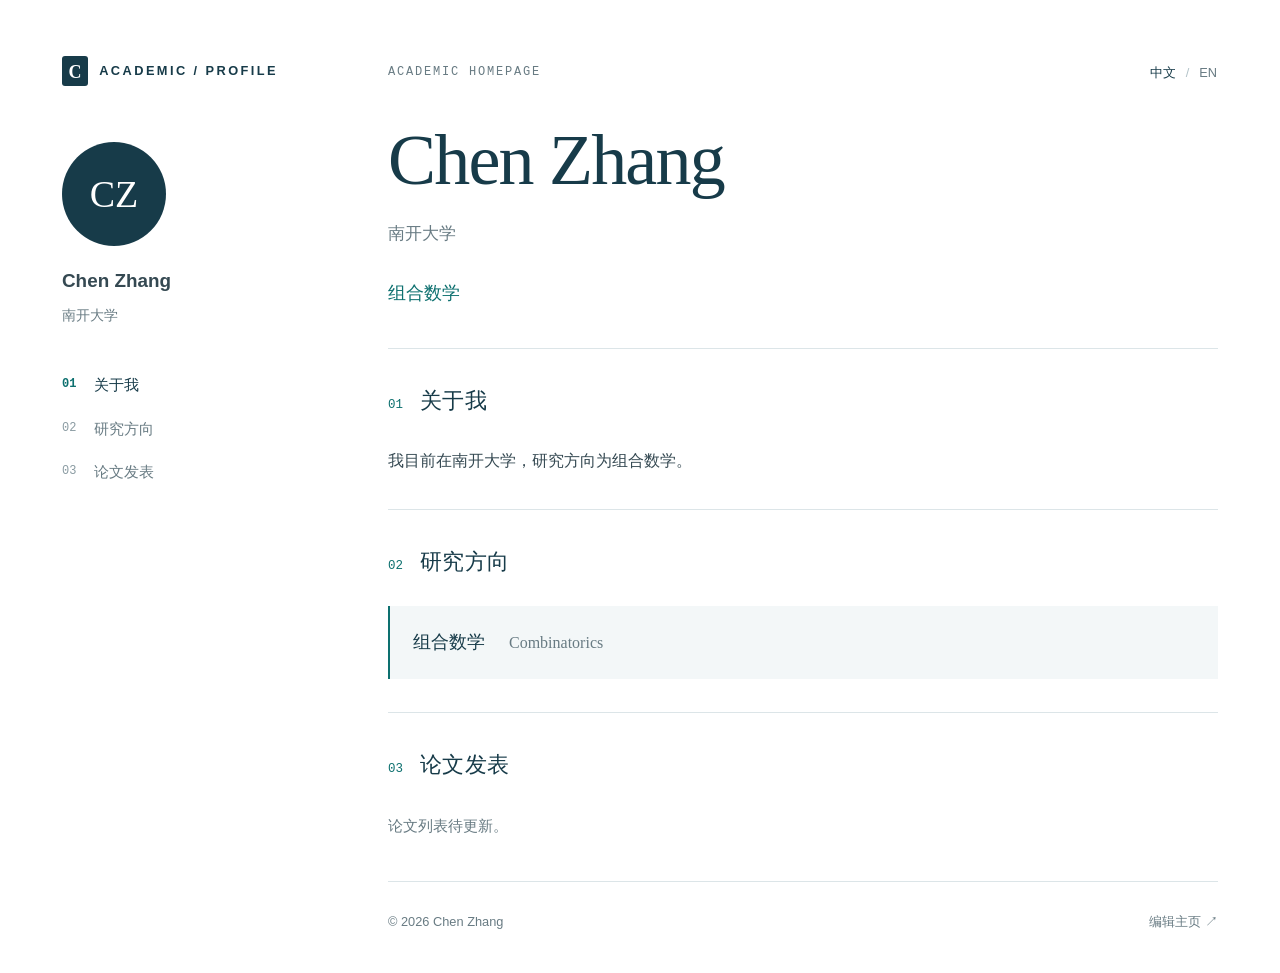
==== index.html @ 18ef508d "Add files via upload" ====
<!doctype html>
<html lang="zh-CN">
<head>
  <meta charset="utf-8">
  <meta name="viewport" content="width=device-width, initial-scale=1">
  <meta name="description" content="Chen Zhang，南开大学，组合数学。Chen Zhang — Combinatorics, Nankai University.">
  <meta name="theme-color" content="#173b49">
  <title>Chen Zhang · 科研主页</title>
  <link rel="icon" type="image/svg+xml" href="data:image/svg+xml,%3Csvg xmlns='http://www.w3.org/2000/svg' viewBox='0 0 40 40'%3E%3Crect width='40' height='40' rx='9' fill='%23173b49'/%3E%3Cpath d='M10 10h8c3 0 4 2 4 4v18c0-3-2-4-5-4h-7zm20 0h-5v18h5z' fill='%23fff'/%3E%3C/svg%3E">
  <link rel="stylesheet" href="./styles.css">
  <script defer src="./profile.js"></script>
  <script defer src="./app.js"></script>
</head>
<body>
  <a class="skip-link" href="#main">跳转到正文</a>
  <div id="app"></div>
  <noscript><main class="noscript">请启用 JavaScript 以查看此主页。</main></noscript>
</body>
</html>
---- styles.css ----
:root{--ink:#173b49;--text:#354952;--muted:#687b83;--accent:#0d706f;--line:#dce5e8;--soft:#f3f7f8;--white:#fff;font-family:Inter,"Segoe UI","PingFang SC","Microsoft YaHei",sans-serif;color:var(--text);background:var(--white);font-synthesis:none}
*{box-sizing:border-box}html{scroll-behavior:smooth;scroll-padding-top:2rem}body{margin:0;font-size:1rem;line-height:1.8}a{color:var(--accent);text-decoration:none}a:hover{text-decoration:underline;text-underline-offset:5px}button,input,textarea,select{font:inherit}button,a,input,textarea,select{touch-action:manipulation}button{cursor:pointer}a:focus-visible,button:focus-visible,input:focus-visible,textarea:focus-visible,select:focus-visible,summary:focus-visible{outline:3px solid #e59b37;outline-offset:5px}button:disabled{cursor:default;opacity:.5}::selection{background:#d1eae8}h1,h2,h3,p{margin:0}h1,h2,h3{color:var(--ink)}.skip-link{position:fixed;top:-100px;left:1rem;background:white;padding:.5rem;z-index:20}.skip-link:focus{top:1rem}.shell{max-width:1260px;margin:auto;display:grid;grid-template-columns:244px minmax(0,1fr);gap:82px;padding:0 52px}.sidebar{position:sticky;top:0;align-self:start;height:100dvh;max-height:100dvh;padding:56px 0 32px;display:flex;flex-direction:column;overflow-y:auto}.wordmark{font-size:.8rem;letter-spacing:.19em;text-transform:uppercase;font-weight:700;color:var(--ink);display:flex;gap:.7rem;align-items:center}.mark{display:inline-grid;place-items:center;width:26px;height:30px;background:var(--ink);color:#fff;font-family:Georgia,serif;font-size:18px;letter-spacing:0;border-radius:3px}.identity{margin-top:56px}.avatar{width:110px;height:110px;border-radius:50%;background:#edf3f4;border:1px solid var(--line);display:grid;place-items:center;color:var(--ink);font-family:Georgia,"Noto Serif SC",serif;font-size:38px;overflow:hidden}.avatar img{width:100%;height:100%;object-fit:cover}.sidebar-name{font-weight:650;font-size:1.18rem;margin-top:18px}.sidebar-role,.sidebar-affiliation{font-size:.9rem;color:var(--muted);line-height:1.7;margin-top:5px}.nav{margin:40px 0;display:grid;gap:8px}.nav a{padding:4px 0;color:var(--muted);font-size:.95rem;display:flex;gap:18px;align-items:center}.nav a span{font-family:ui-monospace,monospace;font-size:.75rem;color:#8a9ba2}.nav a.active,.nav a:hover{color:var(--ink);font-weight:600;text-decoration:none}.nav a.active span{color:var(--accent)}.sidebar-bottom{margin-top:auto;color:var(--muted);font-size:.84rem}.sidebar-bottom a{display:block;margin-top:3px;overflow-wrap:anywhere}.main{min-width:0;padding-top:58px}.eyebrow{font-family:ui-monospace,Consolas,monospace;font-size:.75rem;letter-spacing:.15em;text-transform:uppercase;color:var(--muted)}.hero{padding-bottom:48px;border-bottom:1px solid var(--line)}.hero-name{font-family:Georgia,"Noto Serif SC","Songti SC",SimSun,serif;font-size:3.8rem;letter-spacing:-.025em;line-height:1.25;margin-top:28px;font-weight:500;overflow-wrap:anywhere}.english-name{font-family:Georgia,serif;font-size:1.5rem;color:var(--muted);margin-top:10px}.intro{font-size:1.25rem;line-height:1.85;color:var(--ink);margin-top:27px;max-width:650px;white-space:pre-line}.hero-links{display:flex;flex-wrap:wrap;gap:11px;margin-top:28px}.pill{display:inline-flex;align-items:center;gap:8px;border:1px solid var(--line);padding:5px 13px;border-radius:5px;font-size:.875rem;color:var(--ink);background:white}.pill:hover{border-color:var(--accent);background:var(--soft);text-decoration:none}.pill.primary{background:var(--ink);border-color:var(--ink);color:white}.section{padding:38px 0 40px;border-bottom:1px solid var(--line);scroll-margin-top:25px}.section-heading{display:flex;gap:17px;align-items:baseline;margin-bottom:24px}.section-number{font-family:ui-monospace,monospace;color:var(--accent);font-size:.78rem}.section h2{font-size:1.35rem;letter-spacing:.015em;font-weight:600}.prose{white-space:pre-line;line-height:1.95}.research-grid{display:grid;grid-template-columns:repeat(3,minmax(0,1fr));gap:25px}.research-item{border-top:2px solid var(--ink);padding-top:17px}.research-item h3{font-size:1rem;margin-bottom:9px;font-weight:650}.research-item p{font-size:.91rem;color:var(--muted);line-height:1.9}.publication{display:grid;grid-template-columns:52px minmax(0,1fr);gap:17px;padding:24px 0;border-bottom:1px solid var(--line)}.publication:first-child{padding-top:0}.publication:last-child{border-bottom:0;padding-bottom:0}.pub-year{font: .83rem/1.8 ui-monospace,monospace;color:var(--muted);padding-top:3px}.publication h3{font-size:1.08rem;font-weight:600;line-height:1.65}.authors{font-size:.94rem;margin-top:6px}.venue{font-size:.88rem;color:var(--muted);margin-top:4px}.note{color:var(--accent);margin-left:10px}.pub-links{display:flex;flex-wrap:wrap;gap:15px;margin-top:12px;font-size:.83rem}.text-button{border:0;background:transparent;color:var(--accent);padding:0;font-size:inherit}.text-button:hover{text-decoration:underline}.bibtex{margin:12px 0 0;white-space:pre-wrap;overflow-wrap:anywhere;background:var(--soft);padding:16px;font-size:.8rem;line-height:1.7;border-radius:4px}.project-grid{display:grid;grid-template-columns:repeat(2,minmax(0,1fr));gap:18px}.project{padding:22px;border:1px solid var(--line);border-radius:5px;background:linear-gradient(135deg,#f7fafb,white)}.project h3{font-size:1.05rem;margin-bottom:10px}.project p{font-size:.94rem;color:var(--muted)}.tags{display:flex;flex-wrap:wrap;gap:7px;margin-top:19px}.tag{font-size:.75rem;background:#eaf1f3;padding:1px 8px;border-radius:3px;color:#506c76}.project-link{display:inline-block;margin-top:17px;font-size:.87rem}.experience{display:grid;grid-template-columns:130px minmax(0,1fr);gap:22px;margin-top:24px}.experience:first-child{margin-top:0}.period{font-size:.84rem;color:var(--muted)}.experience h3{font-size:1.02rem}.experience p{font-size:.94rem;margin-top:5px}.experience .detail{color:var(--muted);font-size:.88rem}.footer{padding:28px 0 40px;color:var(--muted);font-size:.8rem;display:flex;justify-content:space-between;gap:16px}.footer a{color:var(--muted)}.noscript{padding:4rem}.preview-banner{background:#f0f7f5;color:var(--accent);padding:8px 16px;font-size:.8rem;text-align:center}.preview-banner+.shell .sidebar{height:auto}.hidden{display:none!important}
@media(min-width:1450px){.shell{gap:104px;grid-template-columns:260px minmax(0,1fr)}}
@media(max-width:1000px){.shell{gap:42px;padding:0 30px;grid-template-columns:200px minmax(0,1fr)}.research-grid{grid-template-columns:1fr;gap:22px}.research-item{padding-top:13px}.research-item p{max-width:580px}.hero-name{font-size:3.2rem}}
@media(max-width:720px){html{scroll-padding-top:1rem}.shell{display:block;padding:0 24px}.sidebar{position:relative;height:auto;max-height:none;padding:24px 0 0;overflow:visible}.wordmark{font-size:.72rem}.identity,.sidebar-bottom{display:none}.nav{margin:22px 0 0;display:flex;flex-wrap:wrap;gap:10px 22px;padding-bottom:16px;border-bottom:1px solid var(--line)}.nav a{font-size:.88rem}.nav a span{display:none}.main{padding-top:34px}.hero-name{font-size:2.8rem;margin-top:17px}.english-name{font-size:1.3rem}.intro{font-size:1.12rem;margin-top:22px}.hero{padding-bottom:32px}.hero-links{margin-top:24px;gap:8px}.pill{padding:5px 10px}.section{padding:30px 0}.section-heading{margin-bottom:22px}.section h2{font-size:1.2rem}.research-grid{gap:22px}.project-grid{grid-template-columns:1fr}.publication{grid-template-columns:43px minmax(0,1fr);gap:10px}.experience{grid-template-columns:1fr;gap:5px}.footer{flex-wrap:wrap;padding-bottom:28px}.prose{line-height:1.9}}
@media(prefers-reduced-motion:reduce){html{scroll-behavior:auto}}
@media print{.sidebar,.hero-links,.footer,.preview-banner,.language-switch{display:none}.shell{display:block;padding:0}.main{padding:0}.section{break-inside:avoid}.hero-name{font-size:2.5rem}.project{background:white}.publication{break-inside:avoid}a{color:inherit}}
.hero-top{display:flex;justify-content:space-between;gap:18px;align-items:center}.language-switch{display:flex;gap:9px;align-items:center;font-size:.8rem;flex-shrink:0;color:#b2c2c8}.language-switch button{border:0;padding:3px 1px;background:none;color:var(--muted);font-size:.8rem}.language-switch button[aria-pressed=true]{font-weight:700;color:var(--ink)}.hero-links:empty{display:none}.empty-state{font-size:.94rem;color:var(--muted);padding:4px 0 8px}.research-grid:has(>.research-item:only-child){grid-template-columns:1fr}.research-item:only-child{display:flex;align-items:baseline;gap:24px;padding:20px 23px;background:var(--soft);border-top:0;border-left:2px solid var(--accent)}.research-item:only-child h3{margin:0;font-size:1.12rem}.research-item:only-child p{font-family:Georgia,"Songti SC",serif;font-size:1rem}.hero-name{font-size:4.5rem}.hero .intro{color:var(--accent);font-size:1.15rem}.hero .english-name{font-family:inherit;font-size:1.05rem;margin-top:14px}.avatar{background:var(--ink);color:white;border:0;width:104px;height:104px}.hero{padding-bottom:38px}.section{padding-top:33px;padding-bottom:33px}
.preview-banner+.shell .language-switch,.preview-banner+.shell .footer a{display:none}
.data-attachments{display:flex;flex-wrap:wrap;gap:8px 14px;margin-top:14px}.attachment-download{font-size:.86rem;overflow-wrap:anywhere;padding:3px 9px;border:1px solid var(--line);border-radius:4px;background:var(--soft)}
@media(max-width:720px){.hero-name{font-size:3.2rem}.hero-top{gap:12px}.eyebrow{font-size:.7rem}.research-item:only-child{flex-wrap:wrap;gap:6px 22px}.language-switch button{font-size:.85rem}.section{padding:28px 0}}
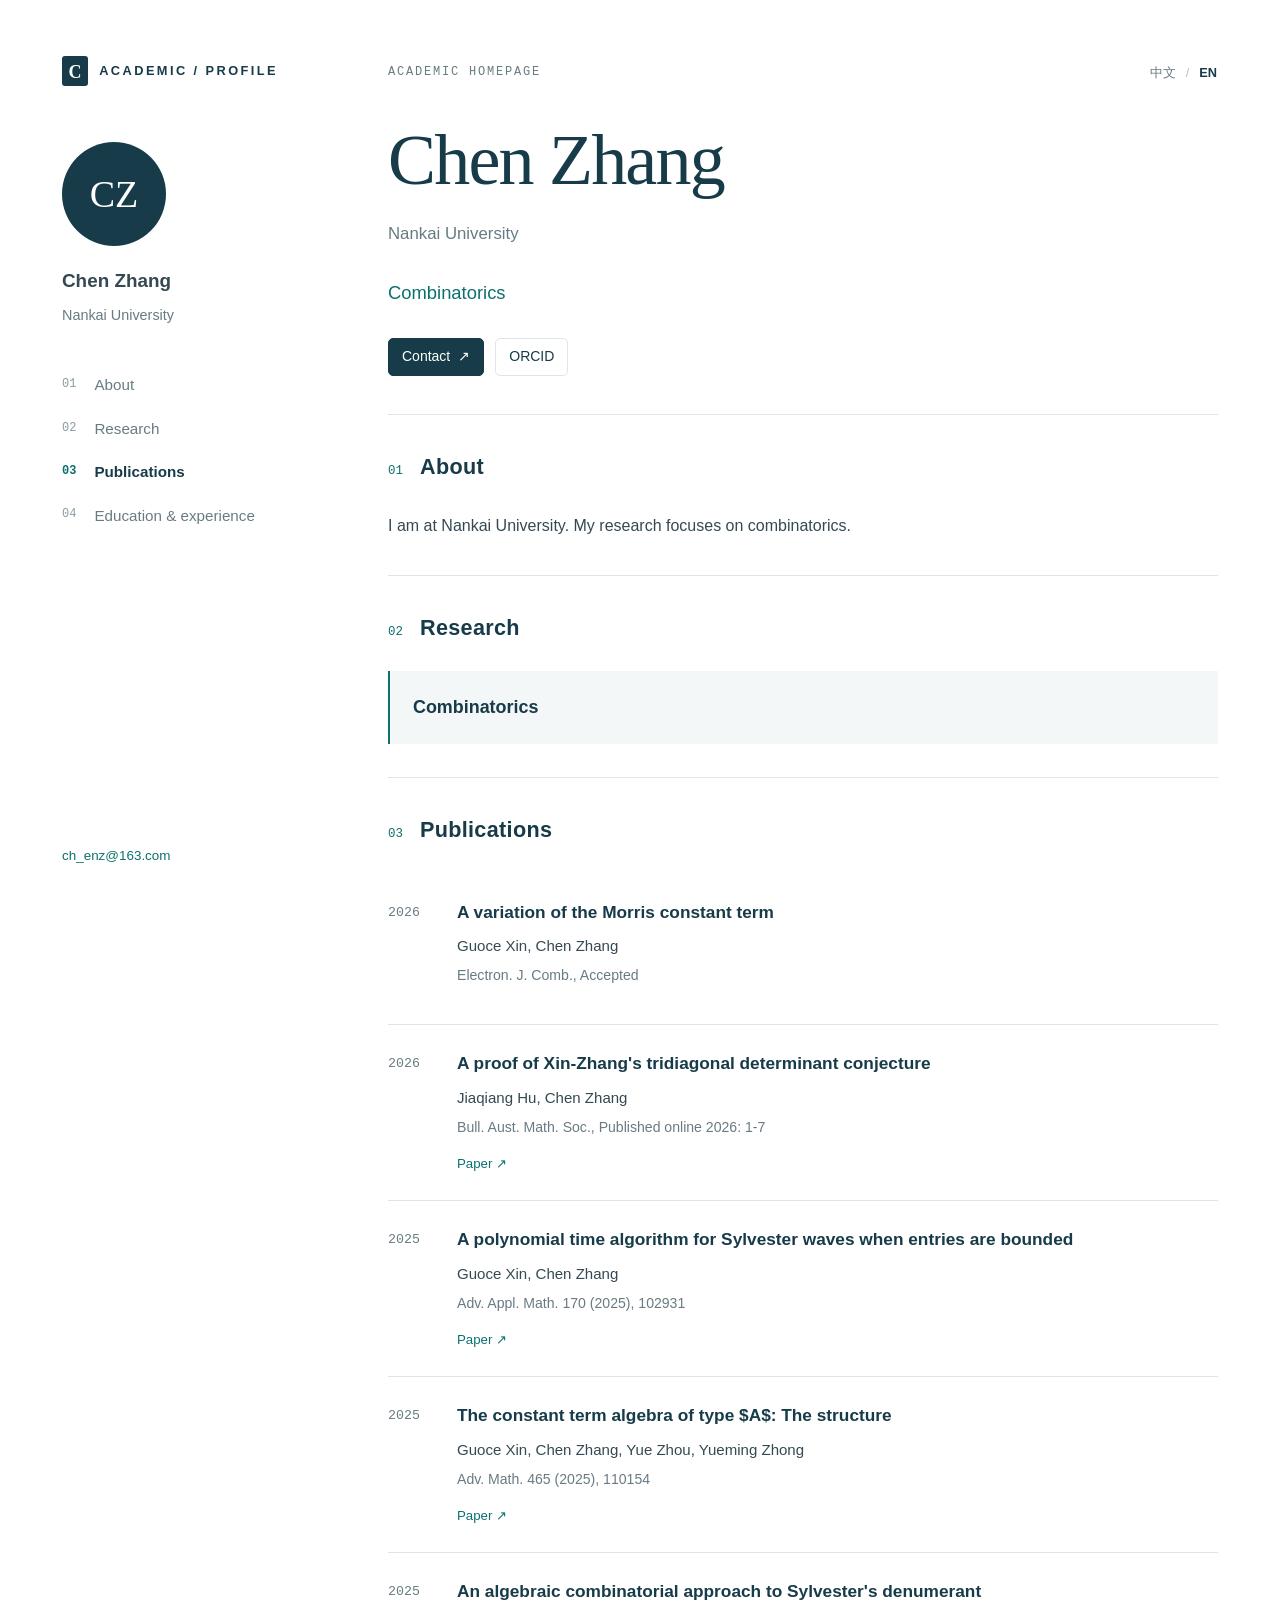
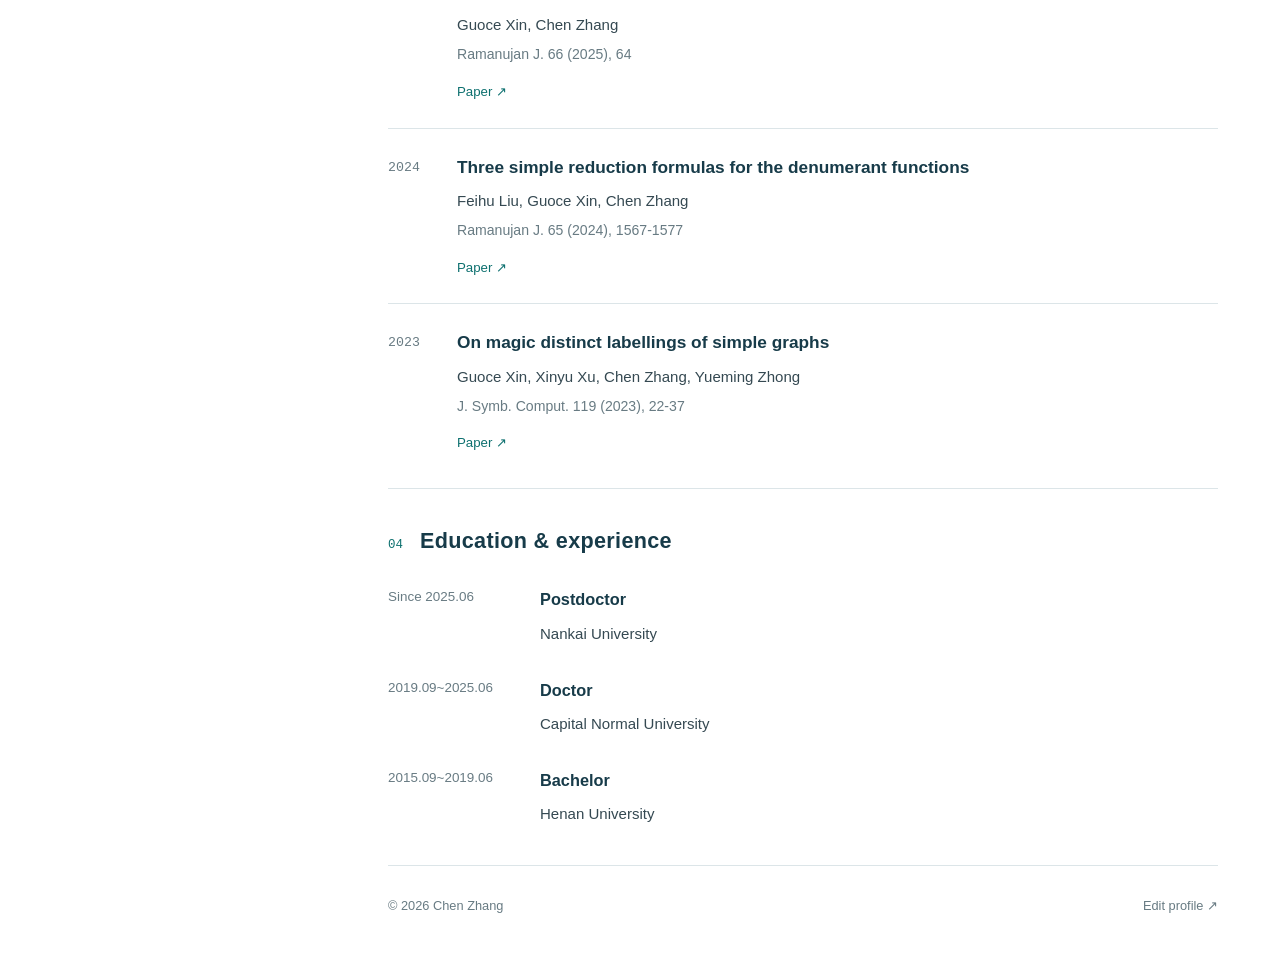
==== commit fcd3ef8b: "Add files via upload" ====
--- a/index.html
+++ b/index.html
@@ -9,7 +9,8 @@
   <link rel="icon" type="image/svg+xml" href="data:image/svg+xml,%3Csvg xmlns='http://www.w3.org/2000/svg' viewBox='0 0 40 40'%3E%3Crect width='40' height='40' rx='9' fill='%23173b49'/%3E%3Cpath d='M10 10h8c3 0 4 2 4 4v18c0-3-2-4-5-4h-7zm20 0h-5v18h5z' fill='%23fff'/%3E%3C/svg%3E">
   <link rel="stylesheet" href="./styles.css">
   <script defer src="./profile.js"></script>
-  <script defer src="./app.js"></script>
+  <script defer src="./sync.js?v=20260928-2"></script>
+  <script defer src="./app.js?v=20260928-2"></script>
 </head>
 <body>
   <a class="skip-link" href="#main">跳转到正文</a>
